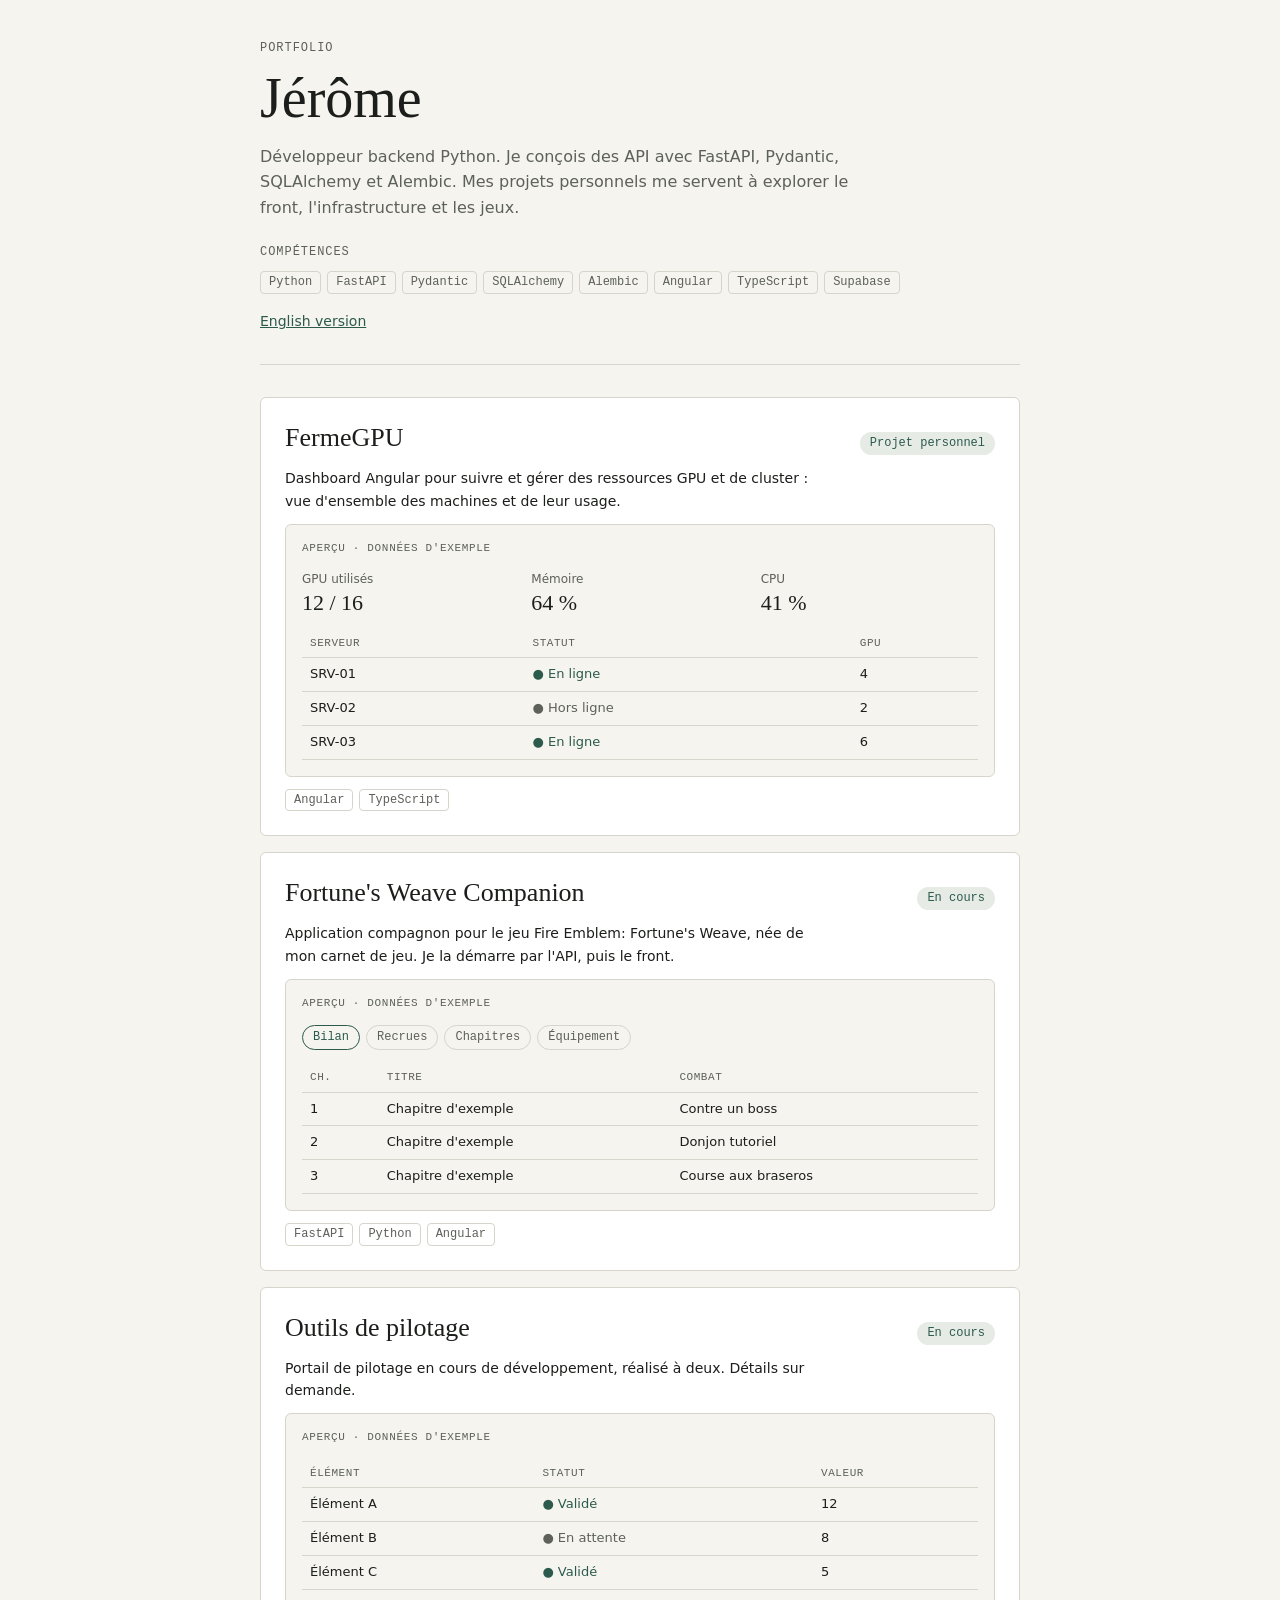
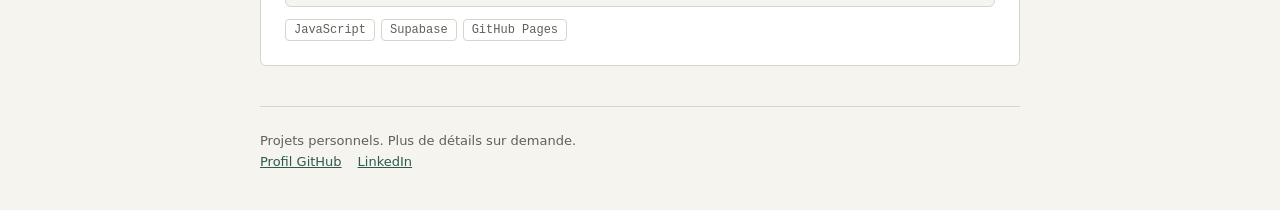
==== index.html @ 2a348d9a "Ajoute les captures de FermeGPU avec données de test Co-Authored-By: Claude Haiku 5.5 <noreply@anthr" ====
<!doctype html>
<html lang="fr">
<head>
<meta charset="utf-8">
<meta name="viewport" content="width=device-width, initial-scale=1">
<title>Portfolio de Jérôme</title>
<style>
[hidden]{display:none!important}
@import url("https://fonts.googleapis.com/css2?family=IBM+Plex+Mono:wght@400;500&family=IBM+Plex+Sans:wght@400;500&family=Newsreader:opsz,wght@6..72,400;6..72,500&display=swap");

/* Layout: a single column of projects under a short intro, the project name leads each entry. */
:root {
  --bg: #f5f4ef;
  --fg: #1c1e1b;
  --muted: #5d615a;
  --line: #d6d4cb;
  --card: #ffffff;
  --accent: #2c5a4d;
  --chip: #e6ebe6;
  color-scheme: light;
}
@media (prefers-color-scheme: dark) {
  :root:not([data-theme="light"]) {
    --bg: #131412;
    --fg: #e8e7e1;
    --muted: #9b9e96;
    --line: #2b2e2a;
    --card: #1a1c19;
    --accent: #8cc3ae;
    --chip: #222723;
    color-scheme: dark;
  }
}
:root[data-theme="dark"] {
  --bg: #131412;
  --fg: #e8e7e1;
  --muted: #9b9e96;
  --line: #2b2e2a;
  --card: #1a1c19;
  --accent: #8cc3ae;
  --chip: #222723;
  color-scheme: dark;
}

* { box-sizing: border-box; }
body {
  margin: 0;
  font: 14px/1.6 "IBM Plex Sans", system-ui, sans-serif;
  background: var(--bg);
  color: var(--fg);
  padding-left: max(16px, env(safe-area-inset-left, 0px));
  padding-right: max(16px, env(safe-area-inset-right, 0px));
  padding-block: 40px;
}
.wrap { max-width: 760px; margin-inline: auto; }
a { color: var(--accent); }
a:focus-visible { outline: 2px solid var(--accent); outline-offset: 3px; }

.intro { padding-bottom: 32px; border-bottom: 1px solid var(--line); }
.eyebrow {
  margin: 0 0 12px;
  font: 500 12px/1.4 "IBM Plex Mono", monospace;
  letter-spacing: 0.08em;
  text-transform: uppercase;
  color: var(--muted);
}
h1 {
  margin: 0 0 16px;
  font: 500 clamp(40px, 8vw, 56px)/1.05 "Newsreader", Georgia, serif;
  text-wrap: balance;
}
.lede { margin: 0; max-width: 60ch; color: var(--muted); font-size: 16px; }

.projects { display: grid; gap: 16px; padding-top: 32px; }
.project {
  background: var(--card);
  border: 1px solid var(--line);
  border-radius: 6px;
  padding: 24px;
  display: grid;
  gap: 12px;
  min-width: 0;
}
.project-head {
  display: flex;
  flex-wrap: wrap;
  align-items: baseline;
  justify-content: space-between;
  gap: 8px 16px;
}
.project h2 {
  margin: 0;
  font: 500 26px/1.2 "Newsreader", Georgia, serif;
  text-wrap: balance;
  min-width: 0;
}
.status {
  font: 500 12px/1.4 "IBM Plex Mono", monospace;
  color: var(--accent);
  background: var(--chip);
  padding: 3px 10px;
  border-radius: 999px;
  white-space: nowrap;
}
.project p { margin: 0; max-width: 62ch; }
.stack {
  list-style: none;
  margin: 0;
  padding: 0;
  display: flex;
  flex-wrap: wrap;
  gap: 6px;
}
.stack li {
  font: 400 12px/1.4 "IBM Plex Mono", monospace;
  color: var(--muted);
  border: 1px solid var(--line);
  padding: 2px 8px;
  border-radius: 4px;
}
.links { display: flex; flex-wrap: wrap; gap: 16px; font-weight: 500; }

.carnet-table td.ok { color: var(--accent); }
.carnet-table td.off { color: var(--muted); }
.carnet-tabs { display: flex; gap: 6px; flex-wrap: wrap; }
.carnet-tabs span {
  font: 500 12px/1.4 "IBM Plex Mono", monospace;
  padding: 3px 10px;
  border: 1px solid var(--line);
  border-radius: 999px;
  color: var(--muted);
}
.carnet-tabs span[aria-current] { color: var(--accent); border-color: var(--accent); }
.carnet-table { width: 100%; border-collapse: collapse; font-size: 13px; }
.carnet-table th,
.carnet-table td { text-align: left; padding: 6px 8px; border-bottom: 1px solid var(--line); }
.carnet-table th {
  font: 500 11px/1.4 "IBM Plex Mono", monospace;
  color: var(--muted);
  text-transform: uppercase;
  letter-spacing: 0.05em;
}

.mock {
  margin: 0;
  border: 1px solid var(--line);
  border-radius: 6px;
  padding: 16px;
  background: var(--bg);
  display: grid;
  gap: 14px;
  min-width: 0;
}
.mock figcaption {
  font: 500 11px/1.4 "IBM Plex Mono", monospace;
  letter-spacing: 0.06em;
  text-transform: uppercase;
  color: var(--muted);
}
.mock-kpis { display: grid; grid-template-columns: repeat(auto-fit, minmax(120px, 1fr)); gap: 12px; }
.mock-kpis span { display: block; font-size: 12px; color: var(--muted); }
.mock-kpis strong { font: 500 22px/1.2 "Newsreader", Georgia, serif; font-variant-numeric: tabular-nums; }
.mock-bars { display: flex; align-items: flex-end; gap: 8px; height: 90px; }
.mock-bars span { flex: 1; min-width: 0; background: var(--accent); opacity: 0.8; border-radius: 3px 3px 0 0; }

.project h2 a { color: inherit; text-decoration: none; }
.project h2 a:hover { text-decoration: underline; }
.detail { display: grid; gap: 18px; padding-top: 32px; }
.back { font-weight: 500; justify-self: start; }
.dh { margin: 0; font: 500 clamp(34px, 6vw, 44px)/1.1 "Newsreader", Georgia, serif; text-wrap: balance; }
.detail .lead { margin: 0; max-width: 60ch; color: var(--muted); font-size: 17px; }
.detail h3 {
  margin: 8px 0 0;
  font: 500 12px/1.4 "IBM Plex Mono", monospace;
  letter-spacing: 0.08em;
  text-transform: uppercase;
  color: var(--muted);
}
.detail ul { margin: 0; padding-left: 1.2em; display: grid; gap: 8px; max-width: 64ch; }
.detail p { margin: 0; max-width: 64ch; }
.skills { margin-top: 24px; display: grid; gap: 10px; }
.skills-title {
  margin: 0;
  font: 500 12px/1.4 "IBM Plex Mono", monospace;
  letter-spacing: 0.08em;
  text-transform: uppercase;
  color: var(--muted);
}
.flow { display: flex; flex-wrap: wrap; align-items: center; gap: 10px; }
.flow .node {
  background: var(--card);
  border: 1px solid var(--line);
  border-radius: 6px;
  padding: 10px 14px;
  font-size: 14px;
  min-width: 0;
}
.flow .node.planned { border-style: dashed; color: var(--muted); }
.flow .arrow { color: var(--accent); font: 500 16px/1 "IBM Plex Mono", monospace; }
.lang { margin: 16px 0 0; font-weight: 500; }
.shots { display: grid; grid-template-columns: repeat(auto-fit, minmax(min(100%, 260px), 1fr)); gap: 14px; }
.shots figure { margin: 0; min-width: 0; }
.shots img { display: block; width: 100%; height: auto; border: 1px solid var(--line); border-radius: 6px; }
.shots figcaption { margin-top: 6px; font: 500 12px/1.4 "IBM Plex Mono", monospace; color: var(--muted); }
.grid-plan {
  display: grid;
  grid-template-columns: minmax(70px, 90px) repeat(7, minmax(0, 1fr));
  gap: 4px;
  font-size: 12px;
}
.grid-plan span { padding: 7px 4px; border-radius: 3px; background: var(--chip); min-width: 0; }
.grid-plan .lbl { background: none; color: var(--muted); text-align: left; padding-left: 0; }
.grid-plan .lbl:not(:first-child) { text-align: center; }
.grid-plan .on { background: var(--accent); }

footer {
  margin-top: 40px;
  padding-top: 24px;
  border-top: 1px solid var(--line);
  color: var(--muted);
  font-size: 13px;
}

@media (prefers-reduced-motion: no-preference) {
  .project { transition: border-color 0.2s ease; }
  .project:hover { border-color: var(--accent); }
}
</style>
</head>
<body>

<div class="wrap">
  <header class="intro">
    <p class="eyebrow">Portfolio</p>
    <h1>Jérôme</h1>
    <p class="lede">Développeur backend Python. Je conçois des API avec FastAPI, Pydantic, SQLAlchemy et Alembic. Mes projets personnels me servent à explorer le front, l'infrastructure et les jeux.</p>
    <div class="skills">
      <p class="skills-title">Compétences</p>
      <ul class="stack" aria-label="Compétences">
        <li>Python</li>
        <li>FastAPI</li>
        <li>Pydantic</li>
        <li>SQLAlchemy</li>
        <li>Alembic</li>
        <li>Angular</li>
        <li>TypeScript</li>
        <li>Supabase</li>
      </ul>
    </div>
    <p class="lang"><a href="en/">English version</a></p>
  </header>

  <main class="projects" id="home" aria-label="Projets">
    <article class="project">
      <div class="project-head">
        <h2><a href="#fermegpu">FermeGPU</a></h2>
        <span class="status">Projet personnel</span>
      </div>
      <p>Dashboard Angular pour suivre et gérer des ressources GPU et de cluster : vue d'ensemble des machines et de leur usage.</p>
      <figure class="mock" aria-label="Aperçu du tableau de bord, données d'exemple">
        <figcaption>Aperçu · données d'exemple</figcaption>
        <div class="mock-kpis">
          <div><span>GPU utilisés</span><strong>12 / 16</strong></div>
          <div><span>Mémoire</span><strong>64 %</strong></div>
          <div><span>CPU</span><strong>41 %</strong></div>
        </div>
        <table class="carnet-table">
          <thead><tr><th>Serveur</th><th>Statut</th><th>GPU</th></tr></thead>
          <tbody>
            <tr><td>SRV-01</td><td class="ok">● En ligne</td><td>4</td></tr>
            <tr><td>SRV-02</td><td class="off">● Hors ligne</td><td>2</td></tr>
            <tr><td>SRV-03</td><td class="ok">● En ligne</td><td>6</td></tr>
          </tbody>
        </table>
      </figure>
      <ul class="stack" aria-label="Technologies">
        <li>Angular</li>
        <li>TypeScript</li>
      </ul>
    </article>

    <article class="project">
      <div class="project-head">
        <h2><a href="#fortunes-weave">Fortune's Weave Companion</a></h2>
        <span class="status">En cours</span>
      </div>
      <p>Application compagnon pour le jeu Fire Emblem: Fortune's Weave, née de mon carnet de jeu. Je la démarre par l'API, puis le front.</p>
      <figure class="mock" aria-label="Aperçu du carnet, données d'exemple">
        <figcaption>Aperçu · données d'exemple</figcaption>
        <div class="carnet-tabs">
          <span aria-current="true">Bilan</span>
          <span>Recrues</span>
          <span>Chapitres</span>
          <span>Équipement</span>
        </div>
        <table class="carnet-table">
          <thead><tr><th>Ch.</th><th>Titre</th><th>Combat</th></tr></thead>
          <tbody>
            <tr><td>1</td><td>Chapitre d'exemple</td><td>Contre un boss</td></tr>
            <tr><td>2</td><td>Chapitre d'exemple</td><td>Donjon tutoriel</td></tr>
            <tr><td>3</td><td>Chapitre d'exemple</td><td>Course aux braseros</td></tr>
          </tbody>
        </table>
      </figure>
      <ul class="stack" aria-label="Technologies">
        <li>FastAPI</li>
        <li>Python</li>
        <li>Angular</li>
      </ul>
    </article>

    <article class="project">
      <div class="project-head">
        <h2><a href="#pilotage">Outils de pilotage</a></h2>
        <span class="status">En cours</span>
      </div>
      <p>Portail de pilotage en cours de développement, réalisé à deux. Détails sur demande.</p>
      <figure class="mock" aria-label="Aperçu du tableau de suivi, données d'exemple">
        <figcaption>Aperçu · données d'exemple</figcaption>
        <table class="carnet-table">
          <thead><tr><th>Élément</th><th>Statut</th><th>Valeur</th></tr></thead>
          <tbody>
            <tr><td>Élément A</td><td class="ok">● Validé</td><td>12</td></tr>
            <tr><td>Élément B</td><td class="off">● En attente</td><td>8</td></tr>
            <tr><td>Élément C</td><td class="ok">● Validé</td><td>5</td></tr>
          </tbody>
        </table>
      </figure>
      <ul class="stack" aria-label="Technologies">
        <li>JavaScript</li>
        <li>Supabase</li>
        <li>GitHub Pages</li>
      </ul>
    </article>
  </main>

  <section class="detail" id="fermegpu" hidden>
    <a class="back" href="#">← Tous les projets</a>
    <p class="eyebrow">Projet personnel</p>
    <h2 class="dh">FermeGPU</h2>
    <p class="lead">Dashboard pour suivre et réserver des ressources GPU sur plusieurs clusters, avec un rôle administrateur et un rôle utilisateur.</p>
    <h3>Captures</h3>
    <div class="shots">
      <figure><img src="assets/fermegpu/dashboard.jpg" alt="Tableau de bord FermeGPU avec des données de test" loading="lazy"><figcaption>Tableau de bord</figcaption></figure>
      <figure><img src="assets/fermegpu/gateways.jpg" alt="Liste des passerelles réseau, données de test" loading="lazy"><figcaption>Passerelles réseau</figcaption></figure>
      <figure><img src="assets/fermegpu/models.jpg" alt="Catalogue de modèles IA, données de test" loading="lazy"><figcaption>Catalogue de modèles</figcaption></figure>
      <figure><img src="assets/fermegpu/reservation.jpg" alt="Formulaire de réservation de namespace" loading="lazy"><figcaption>Réservation</figcaption></figure>
    </div>
    <h3>Problème</h3>
    <p>Suivre les GPU et les modèles, pouvoir réserver des ressources et les allouer automatiquement.</p>
    <h3>Choix techniques</h3>
    <ul>
      <li>Angular pour le tableau de bord.</li>
      <li>Deux rôles, administrateur et utilisateur, pour séparer la gestion et la réservation.</li>
      <li>Les passerelles hors ligne sont signalées et peuvent être relancées depuis l'interface.</li>
    </ul>
    <h3>Schéma</h3>
    <div class="flow" role="img" aria-label="Utilisateur, puis dashboard Angular, puis clusters GPU">
      <span class="node">Utilisateur</span><span class="arrow">→</span>
      <span class="node">Dashboard Angular</span><span class="arrow">→</span>
      <span class="node">Clusters GPU</span>
    </div>
    <h3>Fonctionnalités</h3>
    <ul>
      <li><strong>Vue d'ensemble</strong> : jauges de charge GPU, mémoire et CPU pour l'ensemble des clusters connectés.</li>
      <li><strong>Liste des nœuds</strong> : statut en ligne ou hors ligne, propriétaire, nombre de GPU physiques et virtuels.</li>
      <li><strong>Réservations</strong> : formulaire (application, namespace, modèle, GPU, CPU, RAM), activation, déplacement vers un autre nœud, suppression après confirmation.</li>
      <li><strong>Passerelles réseau</strong> : liste des passerelles, alerte sur celles qui sont hors ligne, bouton de relance.</li>
    </ul>
    <h3>Ce que j'en retiens</h3>
    <p>Ce projet m'a permis de faire mes premiers pas en Python, un langage que je n'avais jamais utilisé.</p>
    <h3>Ce que je ferais différemment</h3>
    <p>Une version plus minimaliste, pour qu'elle s'intègre dans une startup. À la base, c'est un POC conçu pour de grands groupes, qui peuvent se payer des solutions qui existent déjà.</p>
    <h3>Technologies</h3>
    <ul class="stack">
      <li>Angular</li>
      <li>TypeScript</li>
    </ul>
    <h3>Statut</h3>
    <p>Projet personnel.</p>
  </section>

  <section class="detail" id="fortunes-weave" hidden>
    <a class="back" href="#">← Tous les projets</a>
    <p class="eyebrow">En cours</p>
    <h2 class="dh">Fortune's Weave Companion</h2>
    <p class="lead">Application compagnon pour le jeu Fire Emblem: Fortune's Weave, née du carnet que je tiens pendant ma partie.</p>
    <h3>Problème</h3>
    <p>Avoir un compagnon personnel sous la main, sans chercher sur internet à chaque fois. Le projet transforme mes notes de partie en outil structuré.</p>
    <h3>Choix techniques</h3>
    <ul>
      <li>FastAPI : données du jeu (unités, classes, armes).</li>
      <li>Django : joueurs, comptes, administration et carnet de partie.</li>
      <li>Front Angular, une fois les deux services stabilisés.</li>
    </ul>
    <h3>Schéma</h3>
    <div class="flow" role="img" aria-label="Carnet de jeu, puis API FastAPI, puis front Angular prévu">
      <span class="node">Carnet de jeu</span><span class="arrow">→</span>
      <span class="node">API FastAPI</span><span class="arrow">→</span>
      <span class="node planned">Front Angular (prévu)</span>
    </div>
    <h3>Ce que j'en retiens</h3>
    <p>Je suis en train d'apprendre Django, un framework Python que je découvre à travers ce projet.</p>
    <h3>Ce que je ferais différemment</h3>
    <p>Commencer directement avec la stack finale, pour éviter de refaire le travail une fois les choix techniques arrêtés.</p>
    <h3>Technologies</h3>
    <ul class="stack">
      <li>FastAPI</li>
      <li>Python</li>
      <li>Django</li>
      <li>Angular</li>
    </ul>
    <h3>Statut</h3>
    <p>En cours. Démarré en octobre 2026 avec l'API FastAPI.</p>
  </section>

  <section class="detail" id="pilotage" hidden>
    <a class="back" href="#">← Tous les projets</a>
    <p class="eyebrow">En cours</p>
    <h2 class="dh">Outils de pilotage</h2>
    <p class="lead">Un portail de pilotage en cours de développement, réalisé à deux. Détails sur demande.</p>
    <h3>Problème</h3>
    <p>Répondre à la demande d'un proche : un portail qui centralise les outils pour améliorer le processus de pilotage et de gestion.</p>
    <h3>Ce que j'en retiens</h3>
    <p>Les aspects juridiques liés à la création d'une suite destinée à d'autres utilisateurs.</p>
    <h3>Ce que je ferais différemment</h3>
    <p>Partir de données génériques dès le départ. J'ai commencé à développer trop vite, en m'appuyant sur des données réelles, alors qu'un jeu de données générique aurait été plus simple à tester et à partager.</p>
    <h3>Technologies</h3>
    <ul class="stack">
      <li>JavaScript</li>
      <li>Supabase</li>
      <li>GitHub Pages</li>
    </ul>
    <h3>Statut</h3>
    <p>En cours. Réalisé à deux.</p>
  </section>

  <footer>
    Projets personnels. Plus de détails sur demande.
    <div class="links">
      <a href="https://github.com/AlastorZaul" target="_blank" rel="noopener">Profil GitHub</a>
      <a href="https://www.linkedin.com/in/desvauxjerome" target="_blank" rel="noopener">LinkedIn</a>
    </div>
  </footer>
</div>
<script>
// Affiche la vue du projet demandé dans l'adresse (#fermegpu, #fortunes-weave, #pilotage), sinon la liste.
function showView(id = location.hash.slice(1)) {
  const detail = id ? document.getElementById(id) : null;
  document.querySelectorAll("section.detail").forEach(s => { s.hidden = s !== detail; });
  document.getElementById("home").hidden = !!detail;
  window.scrollTo(0, 0);
}
// Les liens internes affichent la vue directement, sans dépendre de l'historique du navigateur
// (qui n'est pas toujours disponible dans l'aperçu intégré).
document.addEventListener("click", e => {
  const a = e.target.closest('a[href^="#"]');
  if (!a) return;
  e.preventDefault();
  const id = a.getAttribute("href").slice(1);
  try { history.replaceState(null, "", id ? "#" + id : location.pathname); } catch (_) {}
  showView(id);
});
showView();
</script>
</body>
</html>
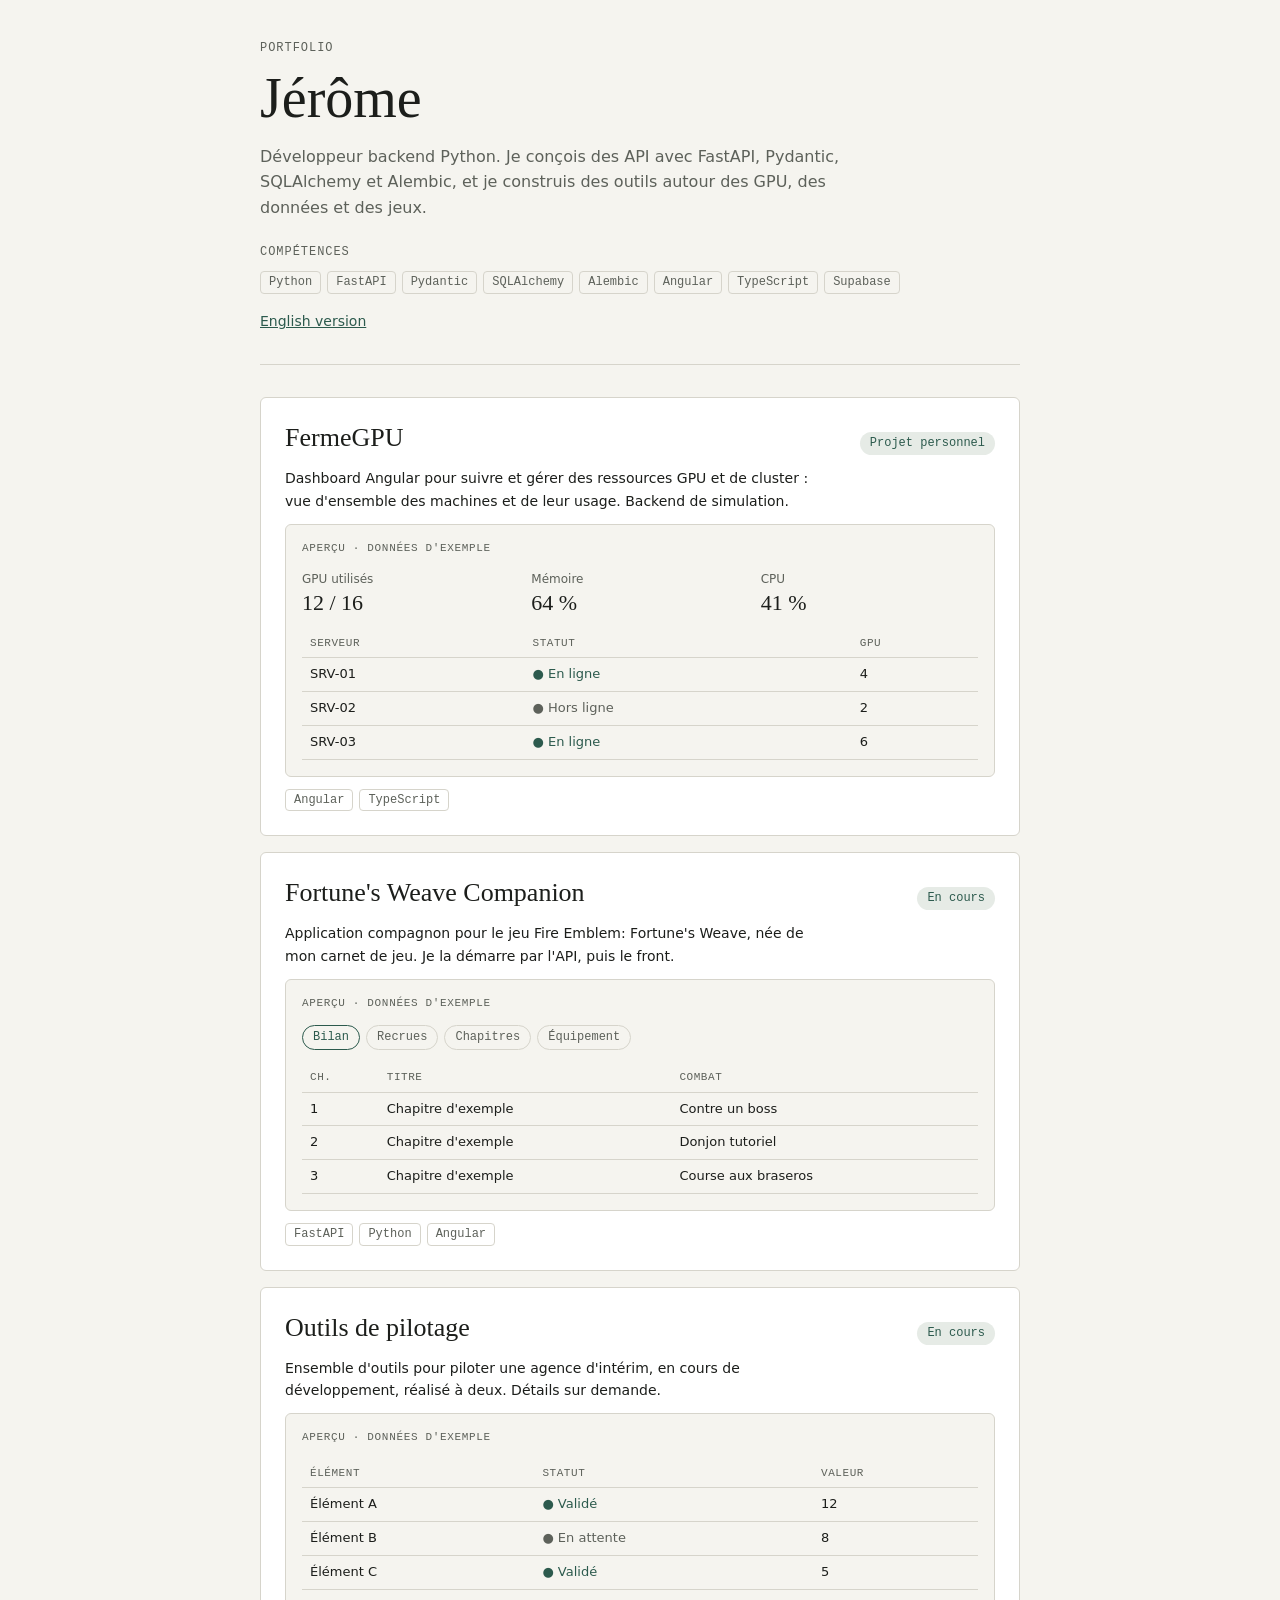
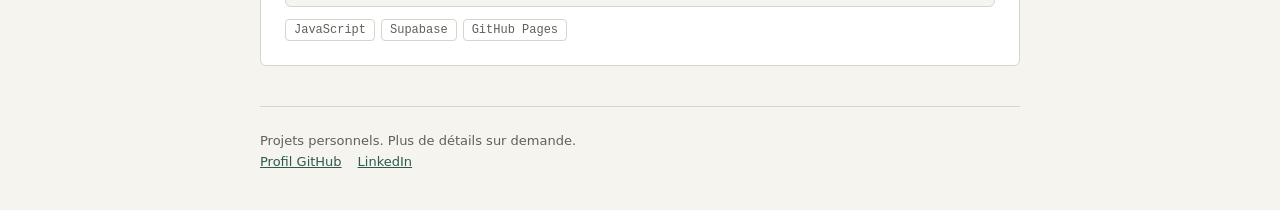
==== commit 3ba20b82: "Met à jour l'accroche, FermeGPU (simulation, lien GitHub) et Outils de pilotage Co-Authored-By: Clau" ====
--- a/index.html
+++ b/index.html
@@ -202,11 +202,13 @@
 .shots figure { margin: 0; min-width: 0; }
 .shots img { display: block; width: 100%; height: auto; border: 1px solid var(--line); border-radius: 6px; }
 .shots figcaption { margin-top: 6px; font: 500 12px/1.4 "IBM Plex Mono", monospace; color: var(--muted); }
+.mock:has(.grid-plan) { overflow-x: auto; }
 .grid-plan {
   display: grid;
-  grid-template-columns: minmax(70px, 90px) repeat(7, minmax(0, 1fr));
+  grid-template-columns: minmax(64px, 84px) repeat(7, minmax(26px, 1fr));
   gap: 4px;
   font-size: 12px;
+  min-width: 300px;
 }
 .grid-plan span { padding: 7px 4px; border-radius: 3px; background: var(--chip); min-width: 0; }
 .grid-plan .lbl { background: none; color: var(--muted); text-align: left; padding-left: 0; }
@@ -233,7 +235,7 @@
   <header class="intro">
     <p class="eyebrow">Portfolio</p>
     <h1>Jérôme</h1>
-    <p class="lede">Développeur backend Python. Je conçois des API avec FastAPI, Pydantic, SQLAlchemy et Alembic. Mes projets personnels me servent à explorer le front, l'infrastructure et les jeux.</p>
+    <p class="lede">Développeur backend Python. Je conçois des API avec FastAPI, Pydantic, SQLAlchemy et Alembic, et je construis des outils autour des GPU, des données et des jeux.</p>
     <div class="skills">
       <p class="skills-title">Compétences</p>
       <ul class="stack" aria-label="Compétences">
@@ -256,7 +258,7 @@
         <h2><a href="#fermegpu">FermeGPU</a></h2>
         <span class="status">Projet personnel</span>
       </div>
-      <p>Dashboard Angular pour suivre et gérer des ressources GPU et de cluster : vue d'ensemble des machines et de leur usage.</p>
+      <p>Dashboard Angular pour suivre et gérer des ressources GPU et de cluster : vue d'ensemble des machines et de leur usage. Backend de simulation.</p>
       <figure class="mock" aria-label="Aperçu du tableau de bord, données d'exemple">
         <figcaption>Aperçu · données d'exemple</figcaption>
         <div class="mock-kpis">
@@ -314,7 +316,7 @@
         <h2><a href="#pilotage">Outils de pilotage</a></h2>
         <span class="status">En cours</span>
       </div>
-      <p>Portail de pilotage en cours de développement, réalisé à deux. Détails sur demande.</p>
+      <p>Ensemble d'outils pour piloter une agence d'intérim, en cours de développement, réalisé à deux. Détails sur demande.</p>
       <figure class="mock" aria-label="Aperçu du tableau de suivi, données d'exemple">
         <figcaption>Aperçu · données d'exemple</figcaption>
         <table class="carnet-table">
@@ -338,7 +340,8 @@
     <a class="back" href="#">← Tous les projets</a>
     <p class="eyebrow">Projet personnel</p>
     <h2 class="dh">FermeGPU</h2>
-    <p class="lead">Dashboard pour suivre et réserver des ressources GPU sur plusieurs clusters, avec un rôle administrateur et un rôle utilisateur.</p>
+    <p class="lead">Dashboard pour suivre et réserver des ressources GPU, CPU et mémoire, avec un rôle administrateur et un rôle utilisateur. Le backend est un simulateur, sans intégration à de vrais clusters.</p>
+    <p><a href="https://github.com/AlastorZaul/FermeGPU" target="_blank" rel="noopener">Voir le code sur GitHub →</a></p>
     <h3>Captures</h3>
     <div class="shots">
       <figure><img src="assets/fermegpu/dashboard.jpg" alt="Tableau de bord FermeGPU avec des données de test" loading="lazy"><figcaption>Tableau de bord</figcaption></figure>
@@ -412,13 +415,41 @@
     </ul>
     <h3>Statut</h3>
     <p>En cours. Démarré en octobre 2026 avec l'API FastAPI.</p>
+    <h3>Extrait du carnet de jeu</h3>
+    <p>Les dieux de ma route, avec leurs bonus et leur usage. Données tirées de mon carnet de partie.</p>
+    <div class="mock"><table class="carnet-table">
+      <thead><tr><th>Dieu</th><th>Jour</th><th>Bonus</th><th>Note</th></tr></thead>
+      <tbody>
+        <tr><td>Jurah</td><td>Jeudi</td><td>Annule les dégâts efficaces ; pas de double attaque ennemie ; pas de coup critique ennemi</td><td>Protège Cai et tes cavaliers des lances ; peu chère.</td></tr>
+        <tr><td>Kalla</td><td>Vendredi</td><td>+50 esquive ; +5 vitesse ; +2 déplacement</td><td>Le +2 déplacement change tout sur les cartes à objectif.</td></tr>
+        <tr><td>Mars</td><td>Mardi</td><td>+50 précision physique ; PV rendus à chaque ennemi tué ; +5 force</td><td>Cai, Guzran, Mu et les archers.</td></tr>
+        <tr><td>Smyrnos</td><td>Mercredi</td><td>+50 précision magique ; +1 portée magique ; +5 magie</td><td>Pour tes mages.</td></tr>
+        <tr><td>Aurora</td><td>Lundi</td><td>Dégâts physiques et magiques divisés par 2 ; annule la Faveur des Enfers</td><td>Déjà au maximum.</td></tr>
+        <tr><td>Credna</td><td>Samedi</td><td>+5 vision ; pas d'usure d'arme ; attaque en premier en phase ennemie</td><td>Facultative sur cette route.</td></tr>
+      </tbody>
+    </table></div>
+    <h3>Cadeaux les plus appréciés</h3>
+    <p>Les objets que le plus de personnages apprécient dans mon carnet.</p>
+    <div class="mock"><table class="carnet-table">
+      <thead><tr><th>Cadeau</th><th>Personnages qui l'apprécient</th></tr></thead>
+      <tbody>
+        <tr><td>Portrait de Yu Phas</td><td>26</td></tr>
+        <tr><td>Récits d'aventure</td><td>19</td></tr>
+        <tr><td>Portrait au bouclier</td><td>18</td></tr>
+        <tr><td>Panorama de pégase</td><td>17</td></tr>
+        <tr><td>Tableau de fleurs</td><td>15</td></tr>
+        <tr><td>Manuscrit de stratégie</td><td>11</td></tr>
+        <tr><td>Gemme pointe de flèche</td><td>10</td></tr>
+        <tr><td>Garum rance</td><td>9</td></tr>
+      </tbody>
+    </table></div>
   </section>
 
   <section class="detail" id="pilotage" hidden>
     <a class="back" href="#">← Tous les projets</a>
     <p class="eyebrow">En cours</p>
     <h2 class="dh">Outils de pilotage</h2>
-    <p class="lead">Un portail de pilotage en cours de développement, réalisé à deux. Détails sur demande.</p>
+    <p class="lead">Ensemble d'outils pour piloter une agence d'intérim, en cours de développement, réalisé à deux. Détails sur demande.</p>
     <h3>Problème</h3>
     <p>Répondre à la demande d'un proche : un portail qui centralise les outils pour améliorer le processus de pilotage et de gestion.</p>
     <h3>Ce que j'en retiens</h3>
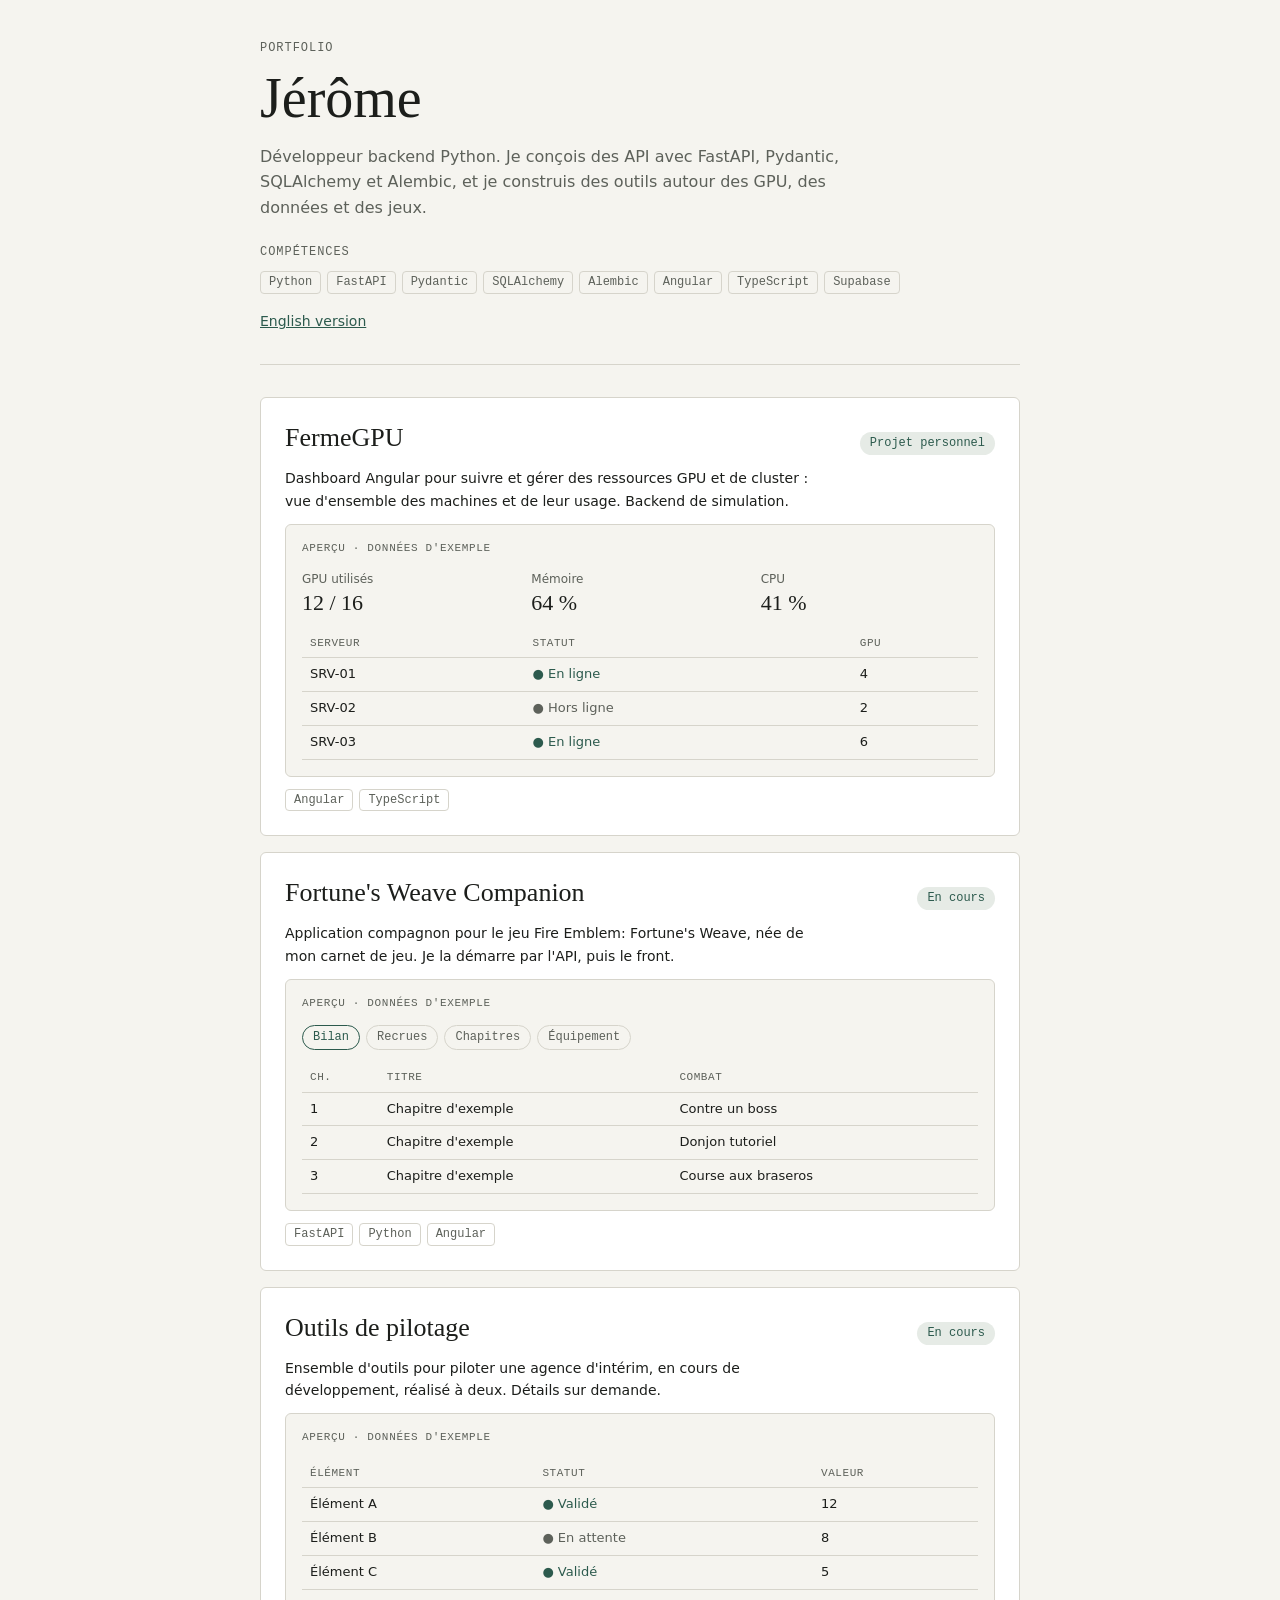
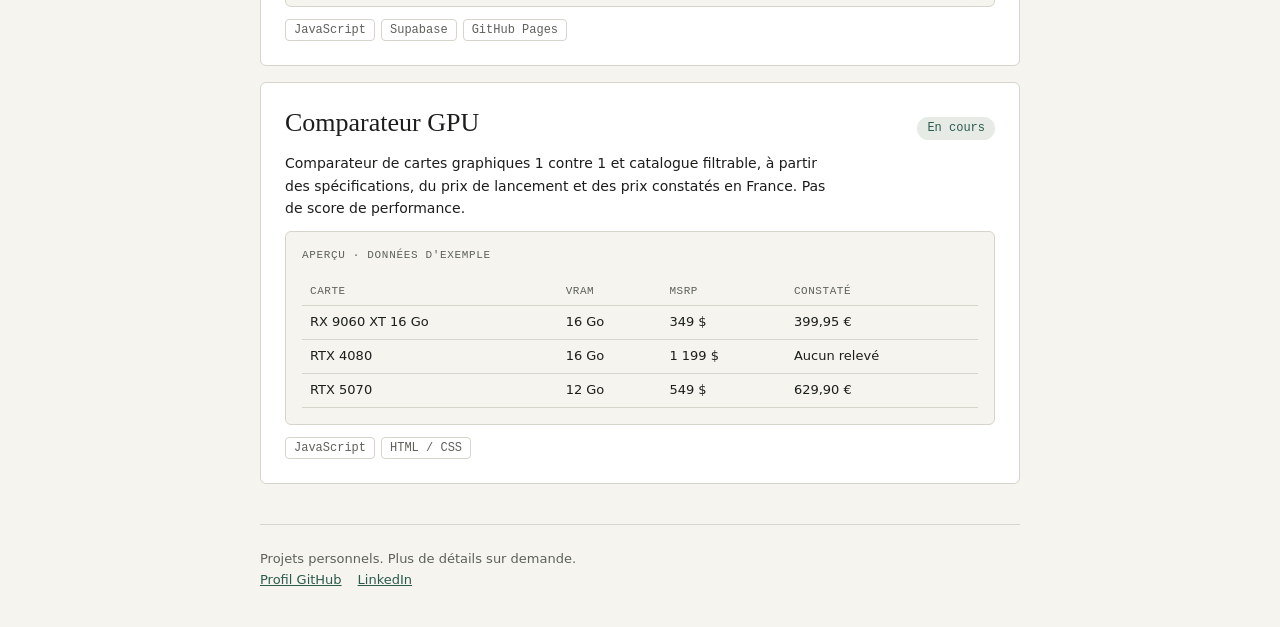
==== commit a008bcd6: "Ajoute le comparateur GPU au portfolio (FR et EN) Co-Authored-By: Claude Haiku 5.5 <noreply@anthropi" ====
--- a/index.html
+++ b/index.html
@@ -334,6 +334,25 @@
         <li>GitHub Pages</li>
       </ul>
     </article>
+    <article class="project">
+      <div class="project-head">
+        <h2><a href="comparateur/">Comparateur GPU</a></h2>
+        <span class="status">En cours</span>
+      </div>
+      <p>Comparateur de cartes graphiques 1 contre 1 et catalogue filtrable, à partir des spécifications, du prix de lancement et des prix constatés en France. Pas de score de performance.</p>
+      <figure class="mock" aria-label="Aperçu du comparateur, données d'exemple">
+        <figcaption>Aperçu · données d'exemple</figcaption>
+        <table class="carnet-table">
+          <thead><tr><th>Carte</th><th>VRAM</th><th>MSRP</th><th>Constaté</th></tr></thead>
+          <tbody><tr><td>RX 9060 XT 16 Go</td><td>16 Go</td><td>349 $</td><td>399,95 €</td></tr><tr><td>RTX 4080</td><td>16 Go</td><td>1 199 $</td><td>Aucun relevé</td></tr><tr><td>RTX 5070</td><td>12 Go</td><td>549 $</td><td>629,90 €</td></tr></tbody>
+        </table>
+      </figure>
+      <ul class="stack" aria-label="Technologies">
+        <li>JavaScript</li>
+        <li>HTML / CSS</li>
+      </ul>
+    </article>
+
   </main>
 
   <section class="detail" id="fermegpu" hidden>
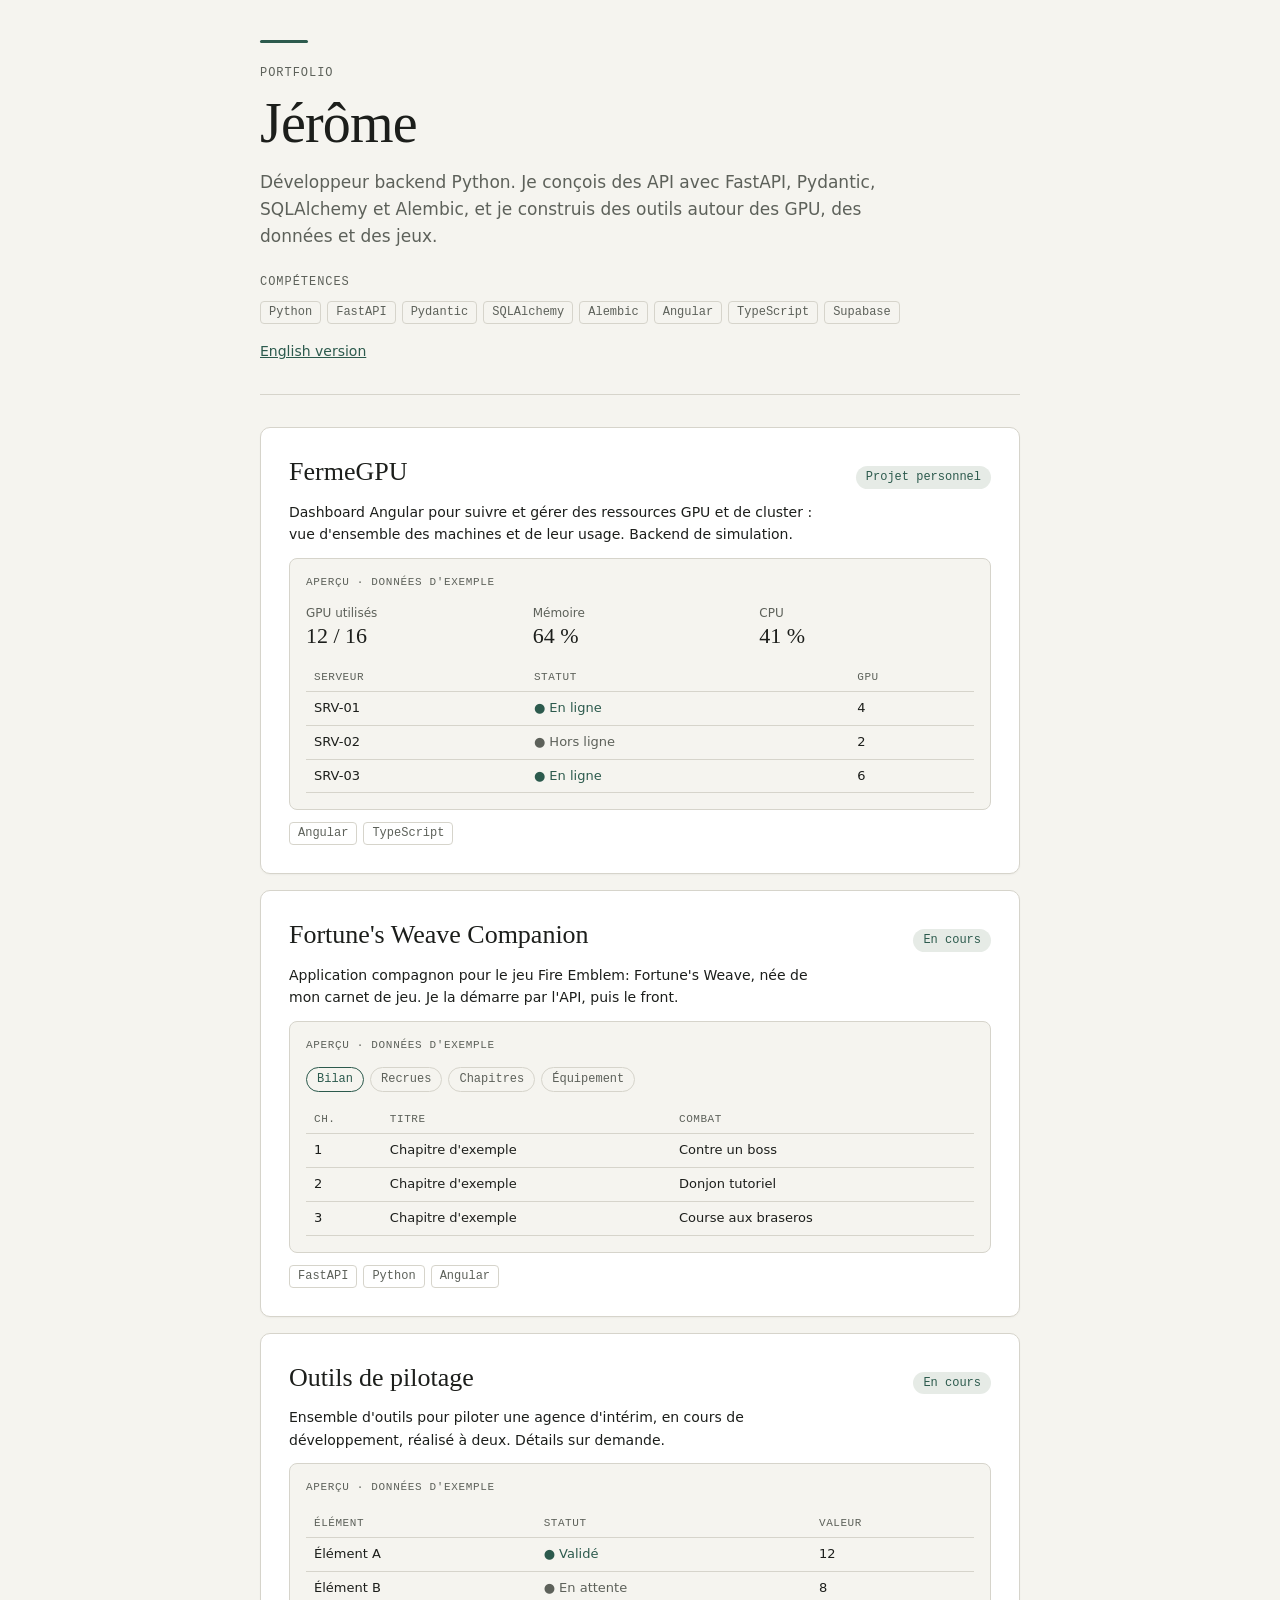
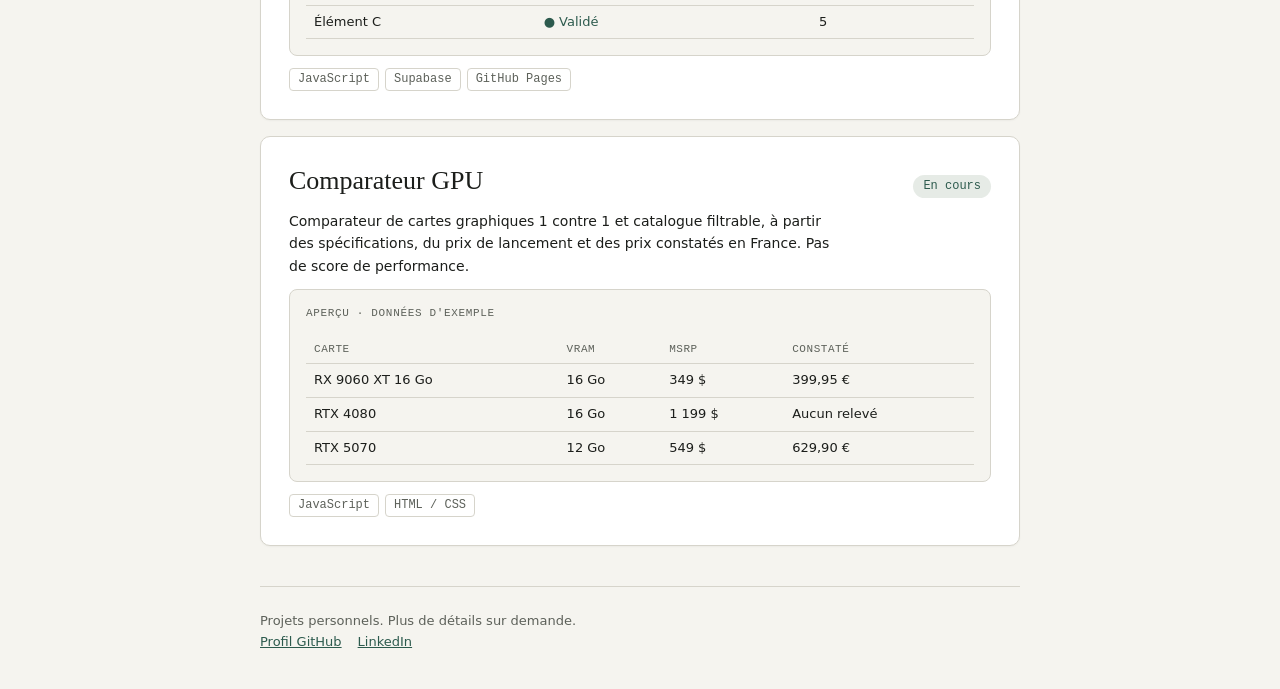
==== commit a55028e5: "Améliore le design du portail Accent sous le titre, cartes plus nettes, liens de projets animés, bou" ====
--- a/index.html
+++ b/index.html
@@ -226,6 +226,57 @@
 @media (prefers-reduced-motion: no-preference) {
   .project { transition: border-color 0.2s ease; }
   .project:hover { border-color: var(--accent); }
+}
+
+/* Refonte visuelle : accent sous le titre, cartes plus nettes, liens et détails plus lisibles */
+.intro::before {
+  content: "";
+  display: block;
+  width: 48px;
+  height: 3px;
+  border-radius: 2px;
+  background: var(--accent);
+  margin-bottom: 22px;
+}
+h1 { letter-spacing: -0.015em; }
+.lede { font-size: 17px; line-height: 1.6; }
+.project {
+  border-radius: 10px;
+  padding: 28px;
+  box-shadow: 0 1px 2px rgba(0, 0, 0, 0.04);
+}
+.project h2 a {
+  text-decoration: none;
+  background-image: linear-gradient(var(--accent), var(--accent));
+  background-size: 0 1px;
+  background-position: 0 100%;
+  background-repeat: no-repeat;
+  transition: background-size 0.3s ease;
+}
+.project h2 a:hover { background-size: 100% 1px; }
+.stack li { transition: border-color 0.2s ease, color 0.2s ease; }
+.project:hover .stack li { border-color: var(--accent); }
+.mock { border-radius: 8px; }
+.back {
+  display: inline-flex;
+  align-items: center;
+  gap: 6px;
+  padding: 6px 14px;
+  border: 1px solid var(--line);
+  border-radius: 999px;
+  color: var(--fg);
+  text-decoration: none;
+  font-size: 13px;
+}
+.back:hover { border-color: var(--accent); color: var(--accent); }
+.detail h3 { padding-top: 18px; border-top: 1px solid var(--line); }
+.detail h3:first-of-type { border-top: 0; padding-top: 0; }
+.detail ul li::marker { color: var(--accent); }
+footer a { color: var(--accent); }
+@media (max-width: 560px) {
+  body { padding-block: 28px; }
+  .project { padding: 20px; }
+  .project h2 { font-size: 23px; }
 }
 </style>
 </head>
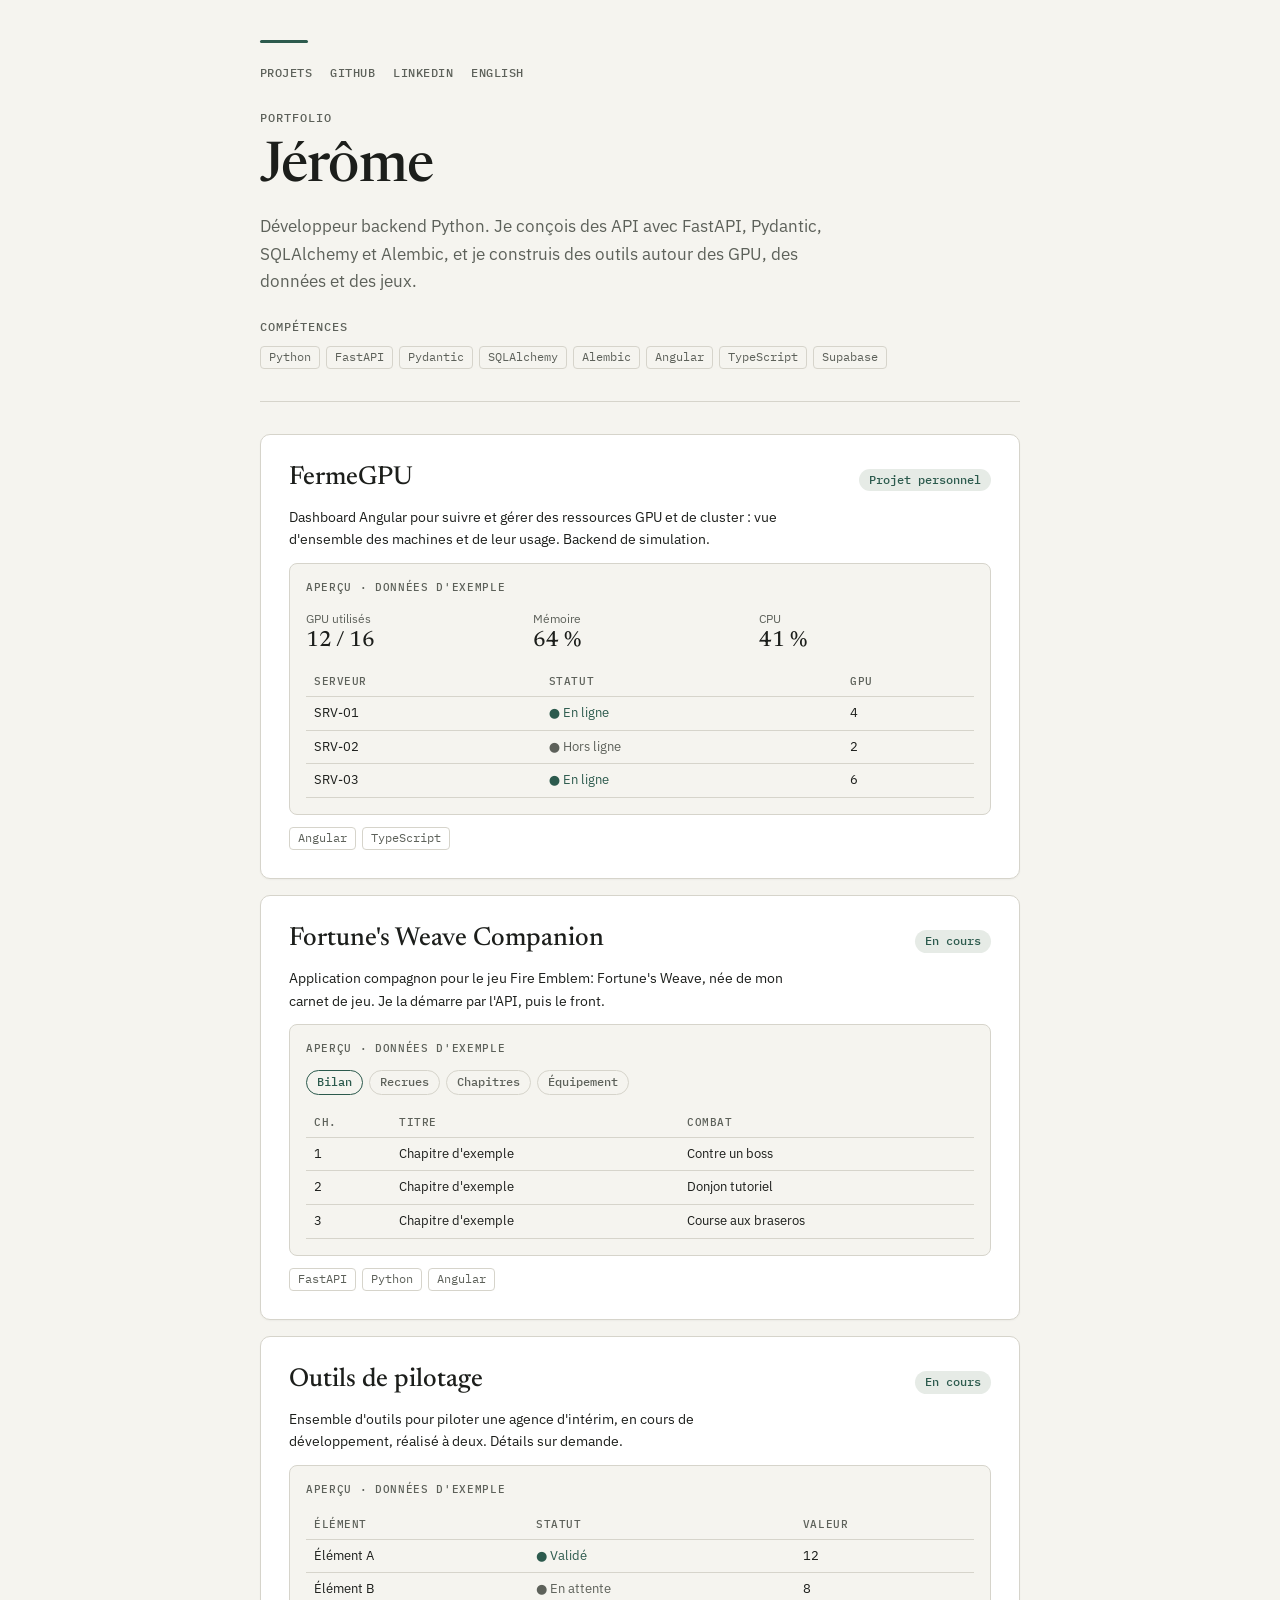
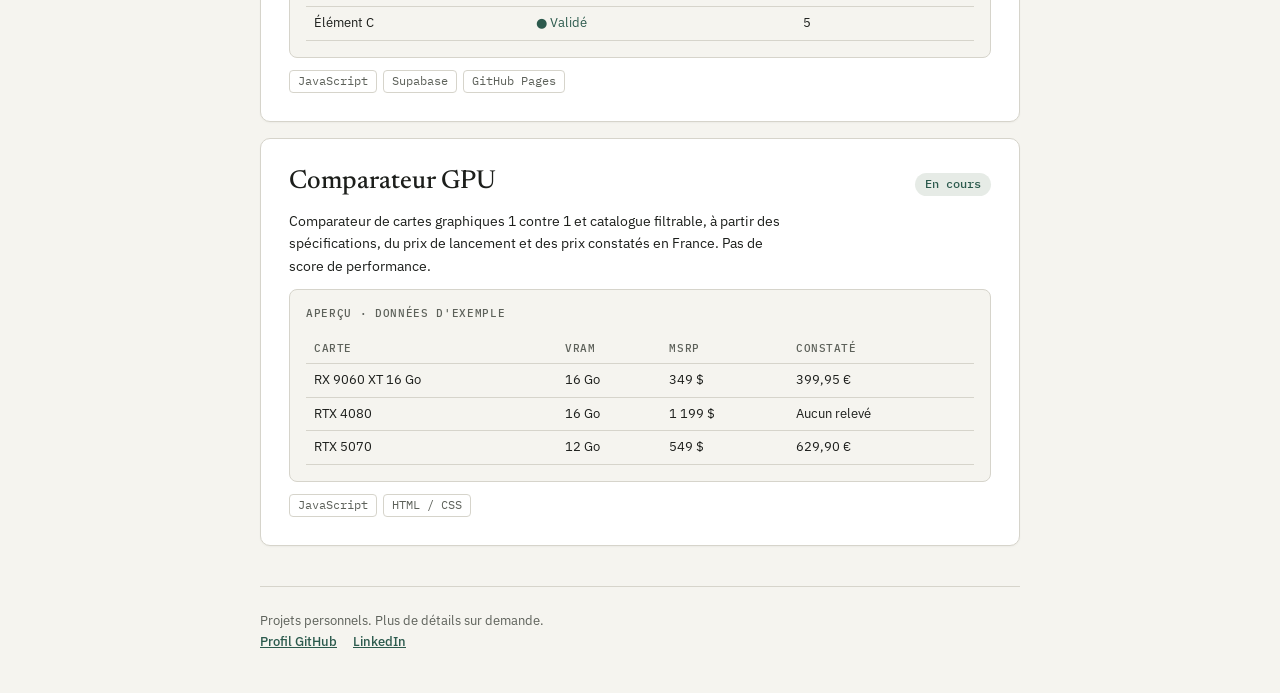
==== commit 6b9e150d: "Partage un style commun, ajoute une navigation et les balises de partage Feuille style.css partagée " ====
--- a/index.html
+++ b/index.html
@@ -4,286 +4,26 @@
 <meta charset="utf-8">
 <meta name="viewport" content="width=device-width, initial-scale=1">
 <title>Portfolio de Jérôme</title>
-<style>
-[hidden]{display:none!important}
-@import url("https://fonts.googleapis.com/css2?family=IBM+Plex+Mono:wght@400;500&family=IBM+Plex+Sans:wght@400;500&family=Newsreader:opsz,wght@6..72,400;6..72,500&display=swap");
-
-/* Layout: a single column of projects under a short intro, the project name leads each entry. */
-:root {
-  --bg: #f5f4ef;
-  --fg: #1c1e1b;
-  --muted: #5d615a;
-  --line: #d6d4cb;
-  --card: #ffffff;
-  --accent: #2c5a4d;
-  --chip: #e6ebe6;
-  color-scheme: light;
-}
-@media (prefers-color-scheme: dark) {
-  :root:not([data-theme="light"]) {
-    --bg: #131412;
-    --fg: #e8e7e1;
-    --muted: #9b9e96;
-    --line: #2b2e2a;
-    --card: #1a1c19;
-    --accent: #8cc3ae;
-    --chip: #222723;
-    color-scheme: dark;
-  }
-}
-:root[data-theme="dark"] {
-  --bg: #131412;
-  --fg: #e8e7e1;
-  --muted: #9b9e96;
-  --line: #2b2e2a;
-  --card: #1a1c19;
-  --accent: #8cc3ae;
-  --chip: #222723;
-  color-scheme: dark;
-}
-
-* { box-sizing: border-box; }
-body {
-  margin: 0;
-  font: 14px/1.6 "IBM Plex Sans", system-ui, sans-serif;
-  background: var(--bg);
-  color: var(--fg);
-  padding-left: max(16px, env(safe-area-inset-left, 0px));
-  padding-right: max(16px, env(safe-area-inset-right, 0px));
-  padding-block: 40px;
-}
-.wrap { max-width: 760px; margin-inline: auto; }
-a { color: var(--accent); }
-a:focus-visible { outline: 2px solid var(--accent); outline-offset: 3px; }
-
-.intro { padding-bottom: 32px; border-bottom: 1px solid var(--line); }
-.eyebrow {
-  margin: 0 0 12px;
-  font: 500 12px/1.4 "IBM Plex Mono", monospace;
-  letter-spacing: 0.08em;
-  text-transform: uppercase;
-  color: var(--muted);
-}
-h1 {
-  margin: 0 0 16px;
-  font: 500 clamp(40px, 8vw, 56px)/1.05 "Newsreader", Georgia, serif;
-  text-wrap: balance;
-}
-.lede { margin: 0; max-width: 60ch; color: var(--muted); font-size: 16px; }
-
-.projects { display: grid; gap: 16px; padding-top: 32px; }
-.project {
-  background: var(--card);
-  border: 1px solid var(--line);
-  border-radius: 6px;
-  padding: 24px;
-  display: grid;
-  gap: 12px;
-  min-width: 0;
-}
-.project-head {
-  display: flex;
-  flex-wrap: wrap;
-  align-items: baseline;
-  justify-content: space-between;
-  gap: 8px 16px;
-}
-.project h2 {
-  margin: 0;
-  font: 500 26px/1.2 "Newsreader", Georgia, serif;
-  text-wrap: balance;
-  min-width: 0;
-}
-.status {
-  font: 500 12px/1.4 "IBM Plex Mono", monospace;
-  color: var(--accent);
-  background: var(--chip);
-  padding: 3px 10px;
-  border-radius: 999px;
-  white-space: nowrap;
-}
-.project p { margin: 0; max-width: 62ch; }
-.stack {
-  list-style: none;
-  margin: 0;
-  padding: 0;
-  display: flex;
-  flex-wrap: wrap;
-  gap: 6px;
-}
-.stack li {
-  font: 400 12px/1.4 "IBM Plex Mono", monospace;
-  color: var(--muted);
-  border: 1px solid var(--line);
-  padding: 2px 8px;
-  border-radius: 4px;
-}
-.links { display: flex; flex-wrap: wrap; gap: 16px; font-weight: 500; }
-
-.carnet-table td.ok { color: var(--accent); }
-.carnet-table td.off { color: var(--muted); }
-.carnet-tabs { display: flex; gap: 6px; flex-wrap: wrap; }
-.carnet-tabs span {
-  font: 500 12px/1.4 "IBM Plex Mono", monospace;
-  padding: 3px 10px;
-  border: 1px solid var(--line);
-  border-radius: 999px;
-  color: var(--muted);
-}
-.carnet-tabs span[aria-current] { color: var(--accent); border-color: var(--accent); }
-.carnet-table { width: 100%; border-collapse: collapse; font-size: 13px; }
-.carnet-table th,
-.carnet-table td { text-align: left; padding: 6px 8px; border-bottom: 1px solid var(--line); }
-.carnet-table th {
-  font: 500 11px/1.4 "IBM Plex Mono", monospace;
-  color: var(--muted);
-  text-transform: uppercase;
-  letter-spacing: 0.05em;
-}
-
-.mock {
-  margin: 0;
-  border: 1px solid var(--line);
-  border-radius: 6px;
-  padding: 16px;
-  background: var(--bg);
-  display: grid;
-  gap: 14px;
-  min-width: 0;
-}
-.mock figcaption {
-  font: 500 11px/1.4 "IBM Plex Mono", monospace;
-  letter-spacing: 0.06em;
-  text-transform: uppercase;
-  color: var(--muted);
-}
-.mock-kpis { display: grid; grid-template-columns: repeat(auto-fit, minmax(120px, 1fr)); gap: 12px; }
-.mock-kpis span { display: block; font-size: 12px; color: var(--muted); }
-.mock-kpis strong { font: 500 22px/1.2 "Newsreader", Georgia, serif; font-variant-numeric: tabular-nums; }
-.mock-bars { display: flex; align-items: flex-end; gap: 8px; height: 90px; }
-.mock-bars span { flex: 1; min-width: 0; background: var(--accent); opacity: 0.8; border-radius: 3px 3px 0 0; }
-
-.project h2 a { color: inherit; text-decoration: none; }
-.project h2 a:hover { text-decoration: underline; }
-.detail { display: grid; gap: 18px; padding-top: 32px; }
-.back { font-weight: 500; justify-self: start; }
-.dh { margin: 0; font: 500 clamp(34px, 6vw, 44px)/1.1 "Newsreader", Georgia, serif; text-wrap: balance; }
-.detail .lead { margin: 0; max-width: 60ch; color: var(--muted); font-size: 17px; }
-.detail h3 {
-  margin: 8px 0 0;
-  font: 500 12px/1.4 "IBM Plex Mono", monospace;
-  letter-spacing: 0.08em;
-  text-transform: uppercase;
-  color: var(--muted);
-}
-.detail ul { margin: 0; padding-left: 1.2em; display: grid; gap: 8px; max-width: 64ch; }
-.detail p { margin: 0; max-width: 64ch; }
-.skills { margin-top: 24px; display: grid; gap: 10px; }
-.skills-title {
-  margin: 0;
-  font: 500 12px/1.4 "IBM Plex Mono", monospace;
-  letter-spacing: 0.08em;
-  text-transform: uppercase;
-  color: var(--muted);
-}
-.flow { display: flex; flex-wrap: wrap; align-items: center; gap: 10px; }
-.flow .node {
-  background: var(--card);
-  border: 1px solid var(--line);
-  border-radius: 6px;
-  padding: 10px 14px;
-  font-size: 14px;
-  min-width: 0;
-}
-.flow .node.planned { border-style: dashed; color: var(--muted); }
-.flow .arrow { color: var(--accent); font: 500 16px/1 "IBM Plex Mono", monospace; }
-.lang { margin: 16px 0 0; font-weight: 500; }
-.shots { display: grid; grid-template-columns: repeat(auto-fit, minmax(min(100%, 260px), 1fr)); gap: 14px; }
-.shots figure { margin: 0; min-width: 0; }
-.shots img { display: block; width: 100%; height: auto; border: 1px solid var(--line); border-radius: 6px; }
-.shots figcaption { margin-top: 6px; font: 500 12px/1.4 "IBM Plex Mono", monospace; color: var(--muted); }
-.mock:has(.grid-plan) { overflow-x: auto; }
-.grid-plan {
-  display: grid;
-  grid-template-columns: minmax(64px, 84px) repeat(7, minmax(26px, 1fr));
-  gap: 4px;
-  font-size: 12px;
-  min-width: 300px;
-}
-.grid-plan span { padding: 7px 4px; border-radius: 3px; background: var(--chip); min-width: 0; }
-.grid-plan .lbl { background: none; color: var(--muted); text-align: left; padding-left: 0; }
-.grid-plan .lbl:not(:first-child) { text-align: center; }
-.grid-plan .on { background: var(--accent); }
-
-footer {
-  margin-top: 40px;
-  padding-top: 24px;
-  border-top: 1px solid var(--line);
-  color: var(--muted);
-  font-size: 13px;
-}
-
-@media (prefers-reduced-motion: no-preference) {
-  .project { transition: border-color 0.2s ease; }
-  .project:hover { border-color: var(--accent); }
-}
-
-/* Refonte visuelle : accent sous le titre, cartes plus nettes, liens et détails plus lisibles */
-.intro::before {
-  content: "";
-  display: block;
-  width: 48px;
-  height: 3px;
-  border-radius: 2px;
-  background: var(--accent);
-  margin-bottom: 22px;
-}
-h1 { letter-spacing: -0.015em; }
-.lede { font-size: 17px; line-height: 1.6; }
-.project {
-  border-radius: 10px;
-  padding: 28px;
-  box-shadow: 0 1px 2px rgba(0, 0, 0, 0.04);
-}
-.project h2 a {
-  text-decoration: none;
-  background-image: linear-gradient(var(--accent), var(--accent));
-  background-size: 0 1px;
-  background-position: 0 100%;
-  background-repeat: no-repeat;
-  transition: background-size 0.3s ease;
-}
-.project h2 a:hover { background-size: 100% 1px; }
-.stack li { transition: border-color 0.2s ease, color 0.2s ease; }
-.project:hover .stack li { border-color: var(--accent); }
-.mock { border-radius: 8px; }
-.back {
-  display: inline-flex;
-  align-items: center;
-  gap: 6px;
-  padding: 6px 14px;
-  border: 1px solid var(--line);
-  border-radius: 999px;
-  color: var(--fg);
-  text-decoration: none;
-  font-size: 13px;
-}
-.back:hover { border-color: var(--accent); color: var(--accent); }
-.detail h3 { padding-top: 18px; border-top: 1px solid var(--line); }
-.detail h3:first-of-type { border-top: 0; padding-top: 0; }
-.detail ul li::marker { color: var(--accent); }
-footer a { color: var(--accent); }
-@media (max-width: 560px) {
-  body { padding-block: 28px; }
-  .project { padding: 20px; }
-  .project h2 { font-size: 23px; }
-}
-</style>
+<meta name="description" content="Portfolio de Jérôme : développeur backend Python, projets personnels autour des GPU, d'un jeu vidéo et d'outils de pilotage.">
+<link rel="canonical" href="https://desvauxcloudcraft.com/">
+<meta property="og:type" content="website">
+<meta property="og:title" content="Portfolio de Jérôme">
+<meta property="og:description" content="Portfolio de Jérôme : développeur backend Python, projets personnels autour des GPU, d'un jeu vidéo et d'outils de pilotage.">
+<meta property="og:url" content="https://desvauxcloudcraft.com/">
+<meta property="og:image" content="https://desvauxcloudcraft.com/og.png">
+<meta name="twitter:card" content="summary_large_image">
+<link rel="stylesheet" href="style.css">
 </head>
 <body>
 
 <div class="wrap">
   <header class="intro">
+    <nav class="topnav" aria-label="Navigation">
+      <a href="#">Projets</a>
+      <a href="https://github.com/AlastorZaul" target="_blank" rel="noopener">GitHub</a>
+      <a href="https://www.linkedin.com/in/desvauxjerome" target="_blank" rel="noopener">LinkedIn</a>
+      <a href="en/">English</a>
+    </nav>
     <p class="eyebrow">Portfolio</p>
     <h1>Jérôme</h1>
     <p class="lede">Développeur backend Python. Je conçois des API avec FastAPI, Pydantic, SQLAlchemy et Alembic, et je construis des outils autour des GPU, des données et des jeux.</p>
@@ -300,7 +40,6 @@
         <li>Supabase</li>
       </ul>
     </div>
-    <p class="lang"><a href="en/">English version</a></p>
   </header>
 
   <main class="projects" id="home" aria-label="Projets">
--- a/style.css
+++ b/style.css
@@ -0,0 +1,278 @@
+@import url("https://fonts.googleapis.com/css2?family=IBM+Plex+Mono:wght@400;500&family=IBM+Plex+Sans:wght@400;500&family=Newsreader:opsz,wght@6..72,400;6..72,500&display=swap");
+[hidden]{display:none!important}
+
+/* Layout: a single column of projects under a short intro, the project name leads each entry. */
+:root {
+  --bg: #f5f4ef;
+  --fg: #1c1e1b;
+  --muted: #5d615a;
+  --line: #d6d4cb;
+  --card: #ffffff;
+  --accent: #2c5a4d;
+  --chip: #e6ebe6;
+  color-scheme: light;
+}
+@media (prefers-color-scheme: dark) {
+  :root:not([data-theme="light"]) {
+    --bg: #131412;
+    --fg: #e8e7e1;
+    --muted: #9b9e96;
+    --line: #2b2e2a;
+    --card: #1a1c19;
+    --accent: #8cc3ae;
+    --chip: #222723;
+    color-scheme: dark;
+  }
+}
+:root[data-theme="dark"] {
+  --bg: #131412;
+  --fg: #e8e7e1;
+  --muted: #9b9e96;
+  --line: #2b2e2a;
+  --card: #1a1c19;
+  --accent: #8cc3ae;
+  --chip: #222723;
+  color-scheme: dark;
+}
+
+* { box-sizing: border-box; }
+body {
+  margin: 0;
+  font: 14px/1.6 "IBM Plex Sans", system-ui, sans-serif;
+  background: var(--bg);
+  color: var(--fg);
+  padding-left: max(16px, env(safe-area-inset-left, 0px));
+  padding-right: max(16px, env(safe-area-inset-right, 0px));
+  padding-block: 40px;
+}
+.wrap { max-width: 760px; margin-inline: auto; }
+a { color: var(--accent); }
+a:focus-visible { outline: 2px solid var(--accent); outline-offset: 3px; }
+
+.intro { padding-bottom: 32px; border-bottom: 1px solid var(--line); }
+.eyebrow {
+  margin: 0 0 12px;
+  font: 500 12px/1.4 "IBM Plex Mono", monospace;
+  letter-spacing: 0.08em;
+  text-transform: uppercase;
+  color: var(--muted);
+}
+h1 {
+  margin: 0 0 16px;
+  font: 500 clamp(40px, 8vw, 56px)/1.05 "Newsreader", Georgia, serif;
+  text-wrap: balance;
+}
+.lede { margin: 0; max-width: 60ch; color: var(--muted); font-size: 16px; }
+
+.projects { display: grid; gap: 16px; padding-top: 32px; }
+.project {
+  background: var(--card);
+  border: 1px solid var(--line);
+  border-radius: 6px;
+  padding: 24px;
+  display: grid;
+  gap: 12px;
+  min-width: 0;
+}
+.project-head {
+  display: flex;
+  flex-wrap: wrap;
+  align-items: baseline;
+  justify-content: space-between;
+  gap: 8px 16px;
+}
+.project h2 {
+  margin: 0;
+  font: 500 26px/1.2 "Newsreader", Georgia, serif;
+  text-wrap: balance;
+  min-width: 0;
+}
+.status {
+  font: 500 12px/1.4 "IBM Plex Mono", monospace;
+  color: var(--accent);
+  background: var(--chip);
+  padding: 3px 10px;
+  border-radius: 999px;
+  white-space: nowrap;
+}
+.project p { margin: 0; max-width: 62ch; }
+.stack {
+  list-style: none;
+  margin: 0;
+  padding: 0;
+  display: flex;
+  flex-wrap: wrap;
+  gap: 6px;
+}
+.stack li {
+  font: 400 12px/1.4 "IBM Plex Mono", monospace;
+  color: var(--muted);
+  border: 1px solid var(--line);
+  padding: 2px 8px;
+  border-radius: 4px;
+}
+.links { display: flex; flex-wrap: wrap; gap: 16px; font-weight: 500; }
+
+.carnet-table td.ok { color: var(--accent); }
+.carnet-table td.off { color: var(--muted); }
+.carnet-tabs { display: flex; gap: 6px; flex-wrap: wrap; }
+.carnet-tabs span {
+  font: 500 12px/1.4 "IBM Plex Mono", monospace;
+  padding: 3px 10px;
+  border: 1px solid var(--line);
+  border-radius: 999px;
+  color: var(--muted);
+}
+.carnet-tabs span[aria-current] { color: var(--accent); border-color: var(--accent); }
+.carnet-table { width: 100%; border-collapse: collapse; font-size: 13px; }
+.carnet-table th,
+.carnet-table td { text-align: left; padding: 6px 8px; border-bottom: 1px solid var(--line); }
+.carnet-table th {
+  font: 500 11px/1.4 "IBM Plex Mono", monospace;
+  color: var(--muted);
+  text-transform: uppercase;
+  letter-spacing: 0.05em;
+}
+
+.mock {
+  margin: 0;
+  border: 1px solid var(--line);
+  border-radius: 6px;
+  padding: 16px;
+  background: var(--bg);
+  display: grid;
+  gap: 14px;
+  min-width: 0;
+}
+.mock figcaption {
+  font: 500 11px/1.4 "IBM Plex Mono", monospace;
+  letter-spacing: 0.06em;
+  text-transform: uppercase;
+  color: var(--muted);
+}
+.mock-kpis { display: grid; grid-template-columns: repeat(auto-fit, minmax(120px, 1fr)); gap: 12px; }
+.mock-kpis span { display: block; font-size: 12px; color: var(--muted); }
+.mock-kpis strong { font: 500 22px/1.2 "Newsreader", Georgia, serif; font-variant-numeric: tabular-nums; }
+.mock-bars { display: flex; align-items: flex-end; gap: 8px; height: 90px; }
+.mock-bars span { flex: 1; min-width: 0; background: var(--accent); opacity: 0.8; border-radius: 3px 3px 0 0; }
+
+.project h2 a { color: inherit; text-decoration: none; }
+.project h2 a:hover { text-decoration: underline; }
+.detail { display: grid; gap: 18px; padding-top: 32px; }
+.back { font-weight: 500; justify-self: start; }
+.dh { margin: 0; font: 500 clamp(34px, 6vw, 44px)/1.1 "Newsreader", Georgia, serif; text-wrap: balance; }
+.detail .lead { margin: 0; max-width: 60ch; color: var(--muted); font-size: 17px; }
+.detail h3 {
+  margin: 8px 0 0;
+  font: 500 12px/1.4 "IBM Plex Mono", monospace;
+  letter-spacing: 0.08em;
+  text-transform: uppercase;
+  color: var(--muted);
+}
+.detail ul { margin: 0; padding-left: 1.2em; display: grid; gap: 8px; max-width: 64ch; }
+.detail p { margin: 0; max-width: 64ch; }
+.skills { margin-top: 24px; display: grid; gap: 10px; }
+.skills-title {
+  margin: 0;
+  font: 500 12px/1.4 "IBM Plex Mono", monospace;
+  letter-spacing: 0.08em;
+  text-transform: uppercase;
+  color: var(--muted);
+}
+.flow { display: flex; flex-wrap: wrap; align-items: center; gap: 10px; }
+.flow .node {
+  background: var(--card);
+  border: 1px solid var(--line);
+  border-radius: 6px;
+  padding: 10px 14px;
+  font-size: 14px;
+  min-width: 0;
+}
+.flow .node.planned { border-style: dashed; color: var(--muted); }
+.flow .arrow { color: var(--accent); font: 500 16px/1 "IBM Plex Mono", monospace; }
+.lang { margin: 16px 0 0; font-weight: 500; }
+.shots { display: grid; grid-template-columns: repeat(auto-fit, minmax(min(100%, 260px), 1fr)); gap: 14px; }
+.shots figure { margin: 0; min-width: 0; }
+.shots img { display: block; width: 100%; height: auto; border: 1px solid var(--line); border-radius: 6px; }
+.shots figcaption { margin-top: 6px; font: 500 12px/1.4 "IBM Plex Mono", monospace; color: var(--muted); }
+.mock:has(.grid-plan) { overflow-x: auto; }
+.grid-plan {
+  display: grid;
+  grid-template-columns: minmax(64px, 84px) repeat(7, minmax(26px, 1fr));
+  gap: 4px;
+  font-size: 12px;
+  min-width: 300px;
+}
+.grid-plan span { padding: 7px 4px; border-radius: 3px; background: var(--chip); min-width: 0; }
+.grid-plan .lbl { background: none; color: var(--muted); text-align: left; padding-left: 0; }
+.grid-plan .lbl:not(:first-child) { text-align: center; }
+.grid-plan .on { background: var(--accent); }
+
+footer {
+  margin-top: 40px;
+  padding-top: 24px;
+  border-top: 1px solid var(--line);
+  color: var(--muted);
+  font-size: 13px;
+}
+
+@media (prefers-reduced-motion: no-preference) {
+  .project { transition: border-color 0.2s ease; }
+  .project:hover { border-color: var(--accent); }
+}
+
+/* Refonte visuelle : accent sous le titre, cartes plus nettes, liens et détails plus lisibles */
+.intro::before {
+  content: "";
+  display: block;
+  width: 48px;
+  height: 3px;
+  border-radius: 2px;
+  background: var(--accent);
+  margin-bottom: 22px;
+}
+h1 { letter-spacing: -0.015em; }
+.lede { font-size: 17px; line-height: 1.6; }
+.project {
+  border-radius: 10px;
+  padding: 28px;
+  box-shadow: 0 1px 2px rgba(0, 0, 0, 0.04);
+}
+.project h2 a {
+  text-decoration: none;
+  background-image: linear-gradient(var(--accent), var(--accent));
+  background-size: 0 1px;
+  background-position: 0 100%;
+  background-repeat: no-repeat;
+  transition: background-size 0.3s ease;
+}
+.project h2 a:hover { background-size: 100% 1px; }
+.stack li { transition: border-color 0.2s ease, color 0.2s ease; }
+.project:hover .stack li { border-color: var(--accent); }
+.mock { border-radius: 8px; }
+.back {
+  display: inline-flex;
+  align-items: center;
+  gap: 6px;
+  padding: 6px 14px;
+  border: 1px solid var(--line);
+  border-radius: 999px;
+  color: var(--fg);
+  text-decoration: none;
+  font-size: 13px;
+}
+.back:hover { border-color: var(--accent); color: var(--accent); }
+.detail h3 { padding-top: 18px; border-top: 1px solid var(--line); }
+.detail h3:first-of-type { border-top: 0; padding-top: 0; }
+.detail ul li::marker { color: var(--accent); }
+footer a { color: var(--accent); }
+@media (max-width: 560px) {
+  body { padding-block: 28px; }
+  .project { padding: 20px; }
+  .project h2 { font-size: 23px; }
+}
+
+/* Navigation légère */
+.topnav { display: flex; flex-wrap: wrap; gap: 8px 18px; margin: 0 0 28px; font: 500 12px/1.4 "IBM Plex Mono", monospace; letter-spacing: 0.04em; text-transform: uppercase; }
+.topnav a { color: var(--muted); text-decoration: none; }
+.topnav a:hover { color: var(--accent); }
